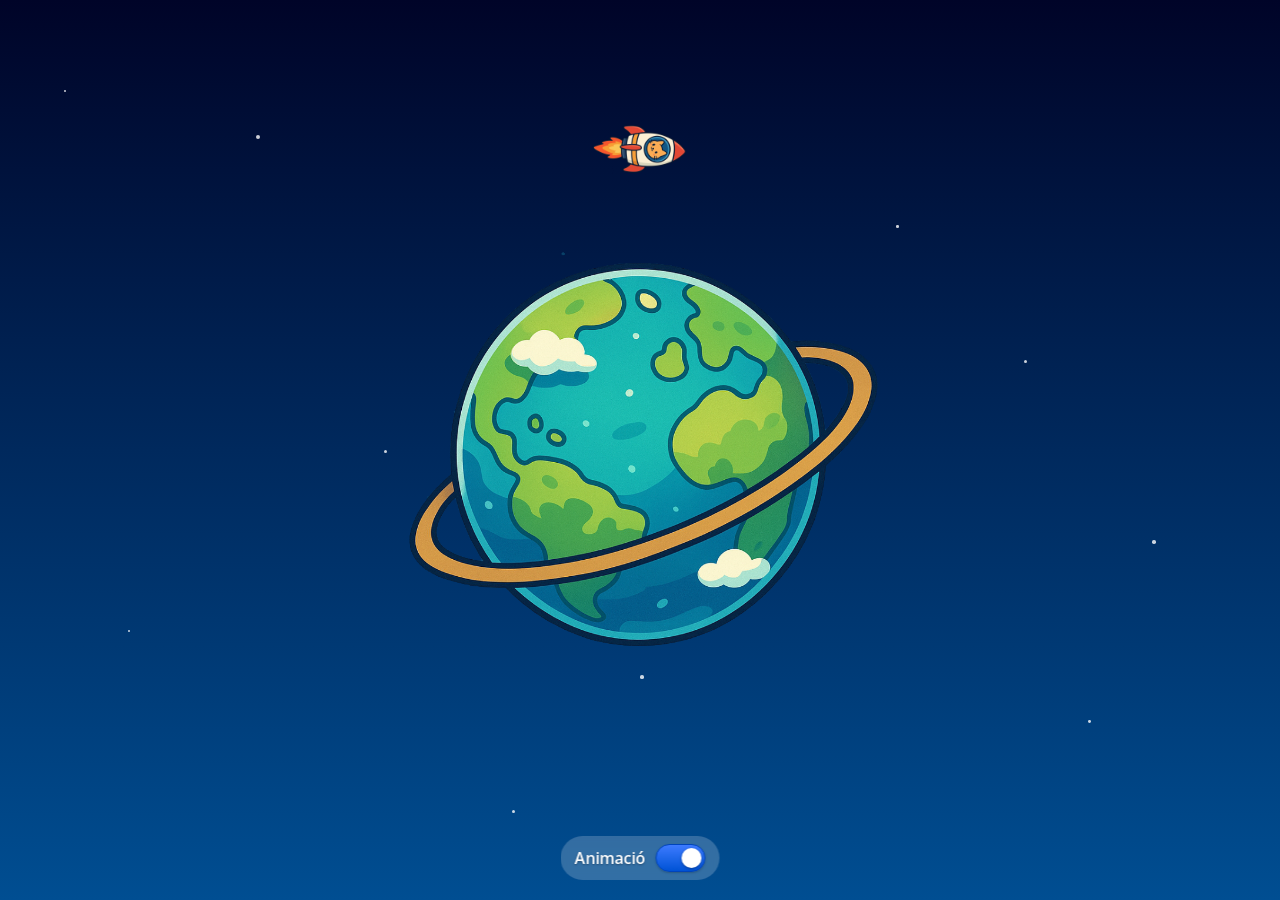
==== Interactividad/index.html @ 4678d479 "RA3" ====
<!DOCTYPE html>
<html xmlns="http://www.w3.org/1999/xhtml">
<head>
    <link rel="stylesheet" href="estils.css">
    <link rel="preconnect" href="https://fonts.googleapis.com">
    <link rel="preconnect" href="https://fonts.gstatic.com" crossorigin>
    <link href="https://fonts.googleapis.com/css2?family=Open+Sans:ital,wght@0,300..800;1,300..800&display=swap" rel="stylesheet">
    <title>Cel estrellat</title>
</head>
<body>
    <div class="stars">
        <div class="star"></div>
        <div class="star"></div>
        <div class="star"></div>
        <div class="star"></div>
        <div class="star"></div>
        <div class="star"></div>
        <div class="star"></div>
        <div class="star"></div>
        <div class="star"></div>
        <div class="star"></div>
    </div>
    <div class="scene">
        <img src="imatges/planeta.png" alt="Planeta" class="planet">
        <div class="orbit">
            <img src="imatges/gat.png" alt="Gat pilotant coet" class="rocket">
        </div>
    </div>
    <div class="toggle">
    <input type="checkbox" id="pauseOrbit" class="hidden" checked />
    <label for="pauseOrbit" class="wrapper">
        <span class="labelText">Animació</span>
        <span class="indicator"></span>
    </label>
    </div>
</body>
</html>
---- Interactividad/estils.css ----
/* Cos i fons */
body {
    align-items: center;
    background: linear-gradient(to bottom, #000428 0%, #004e92 100%);
    display: flex;
    font-family: "Open Sans", sans-serif;
    height: 100vh;
    justify-content: center;
    margin: 0;
    overflow: hidden;
}

/* Capa d'estrelles */
.stars {
    background: transparent;
    height: 100%;
    overflow: hidden;
    position: absolute;
    width: 100%;
}

/* Estrella */
.star {
    animation: twinkle 3s infinite ease-in-out alternate;
    background: white;
    border-radius: 50%;
    height: 2px;
    opacity: 0.8;
    position: absolute;
    width: 2px;
}

/* Animació de parpalleig d'estrella */
@keyframes twinkle {
    0%, 100% { opacity: 0.3; transform: scale(1); }
    50% { opacity: 1; transform: scale(1.3); }
}

/* Posició de cada estrella */
.star:nth-child(1)  { animation-delay: 0.2s; left: 5%;  top: 10%; width: 2.0px; height: 2.0px; }
.star:nth-child(2)  { animation-delay: 1.1s; left: 20%; top: 15%; width: 4.0px; height: 4.0px; }
.star:nth-child(3)  { animation-delay: 2.3s; left: 70%; top: 25%; width: 2.5px; height: 2.5px; }
.star:nth-child(4)  { animation-delay: 0.8s; left: 80%; top: 40%; width: 3.3px; height: 3.3px; }
.star:nth-child(5)  { animation-delay: 1.9s; left: 30%; top: 50%; width: 3.0px; height: 3.0px; }
.star:nth-child(6)  { animation-delay: 0.6s; left: 90%; top: 60%; width: 3.5px; height: 3.5px; }
.star:nth-child(7)  { animation-delay: 2.5s; left: 10%; top: 70%; width: 2.3px; height: 2.3px; }
.star:nth-child(8)  { animation-delay: 0.4s; left: 50%; top: 75%; width: 3.7px; height: 3.7px; }
.star:nth-child(9)  { animation-delay: 1.3s; left: 85%; top: 80%; width: 2.8px; height: 2.8px; }
.star:nth-child(10) { animation-delay: 2.8s; left: 40%; top: 90%; width: 3.2px; height: 3.2px; }

/* Escena amb planeta, i coet */
.scene {
    align-items: center;
    display: flex;
    height: min(100vw, 100vh);
    justify-content: center;
    position: relative;
    width: min(100vw, 100vh);
}

/* Planeta */
.planet {
    height: auto;
    left: 50%;
    position: absolute;
    top: 50%;
    transform: translate(-50%, -50%);
    width: min(60%, 60vmin);
    z-index: 0;
}

@media (max-width: 800px) {
    .planet { width: min(50%, 50vmin); }
}
@media (max-width: 500px) {
    .planet { width: min(30%, 30vmin); }
}

/* Òrbita del coet */
.orbit {
    align-items: flex-start;
    animation: rotate 12s linear infinite;
    animation-play-state: paused;
    display: flex;
    height: clamp(200px, calc(100% - 200px), 100%);
    justify-content: center;
    width: clamp(200px, calc(100% - 200px), 100%);
    z-index: 1;
}

/* Pausa amb Interruptor "Toggle" */
#pauseOrbit:checked .orbit {
    animation-play-state: running;
}

/* Animació per rotar la òrbita del coet */
@keyframes rotate {
  from { transform: rotate(0deg); }
  to   { transform: rotate(360deg); }
}

/* Coet */
.rocket {
    height: auto;
    width: 100px;
}

@media (max-width: 800px) {
    .rocket { width: 70px; }
}
@media (max-width: 500px) {
    .rocket { width: 50px; }
}

/* Interruptor "Toggle" */
.toggle {
    --h: 26px;
    --knob: calc(var(--h) - var(--pad)*2);
    --pad: 3px;
    --w: 48px;

    -webkit-backdrop-filter: blur(4px);
    align-items: center;
    backdrop-filter: blur(4px);
    background: rgba(255,255,255,0.2);
    border-radius: 999px;
    bottom: 20px;
    display: inline-flex;
    gap: 10px;
    justify-content: center;
    left: 50%;
    padding: 8px 14px;
    position: fixed;
    transform: translateX(-50%);
    user-select: none;
    z-index: 10;
}

/* Input ocult */
.toggle > input[type="checkbox"] {
    display: none;
}

/* Label contenidor (text + indicador) */
.toggle > label {
    align-items: center;
    color: #fff;
    cursor: pointer;
    display: inline-flex;
    font-weight: 600;
    gap: 10px;
    text-shadow: 0 1px 2px rgba(0,0,0,0.3);
    user-select: none;
}

/* Indicador visual */
.toggle > label > .indicator {
    background: linear-gradient(to bottom, #ddd, #aaa);
    border: 1px solid #666;
    border-radius: 999px;
    box-shadow: 0 1px 2px rgba(0,0,0,0.2);
    cursor: pointer;
    height: var(--h);
    position: relative;
    transition: background 0.25s ease-in-out, border 0.25s ease-in-out;
    width: var(--w);
}

.toggle > label > .indicator:hover {
    background: linear-gradient(to bottom, #ccc, #999);
}

/* Cercle indicador */
.toggle > label > .indicator::after {
    background: #fff;
    border-radius: 50%;
    box-shadow: 0 1px 3px rgba(0,0,0,0.3);
    content: "";
    height: var(--knob);
    left: var(--pad);
    position: absolute;
    top: var(--pad);
    transition: transform 0.25s ease-in-out, background 0.25s;
    width: var(--knob);
}

/* Estat ON */
/* Pausar l’òrbita */
body:has(#pauseOrbit:checked) .orbit {
  animation-play-state: running;
}

/* Canviar color global del toggle quan està actiu */
body:has(#pauseOrbit:checked) .indicator {
  background: linear-gradient(to bottom, #3d7bff, #0053d6);
  border-color: #0044bb;
}

body:has(#pauseOrbit:checked) .indicator::after {
  transform: translateX(calc(var(--w) - var(--knob) - var(--pad)*2));
}
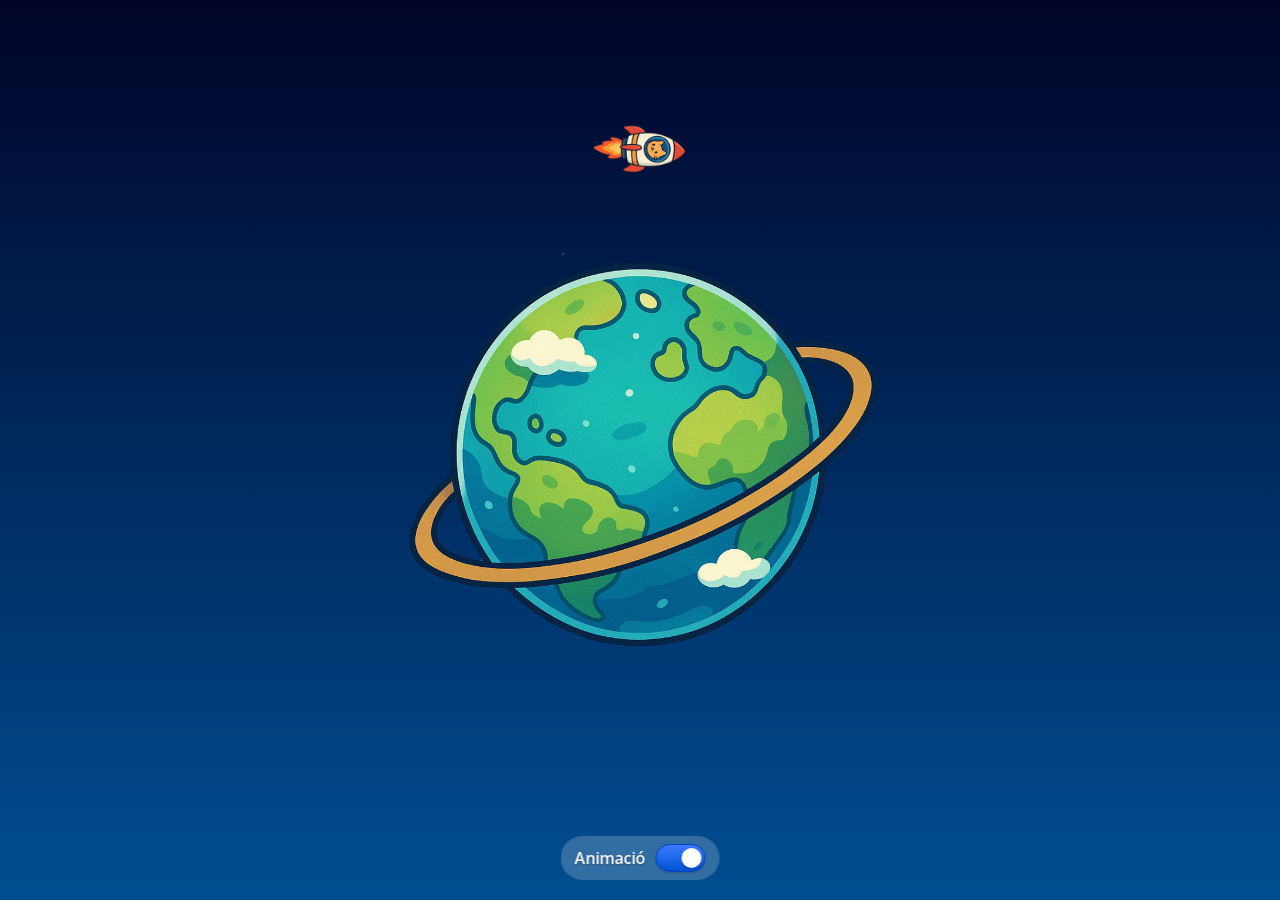
==== commit 1b2635c5: "flip" ====
--- a/Interactividad/index.html
+++ b/Interactividad/index.html
@@ -8,18 +8,7 @@
     <title>Cel estrellat</title>
 </head>
 <body>
-    <div class="stars">
-        <div class="star"></div>
-        <div class="star"></div>
-        <div class="star"></div>
-        <div class="star"></div>
-        <div class="star"></div>
-        <div class="star"></div>
-        <div class="star"></div>
-        <div class="star"></div>
-        <div class="star"></div>
-        <div class="star"></div>
-    </div>
+   
     <div class="scene">
         <img src="imatges/planeta.png" alt="Planeta" class="planet">
         <div class="orbit">
